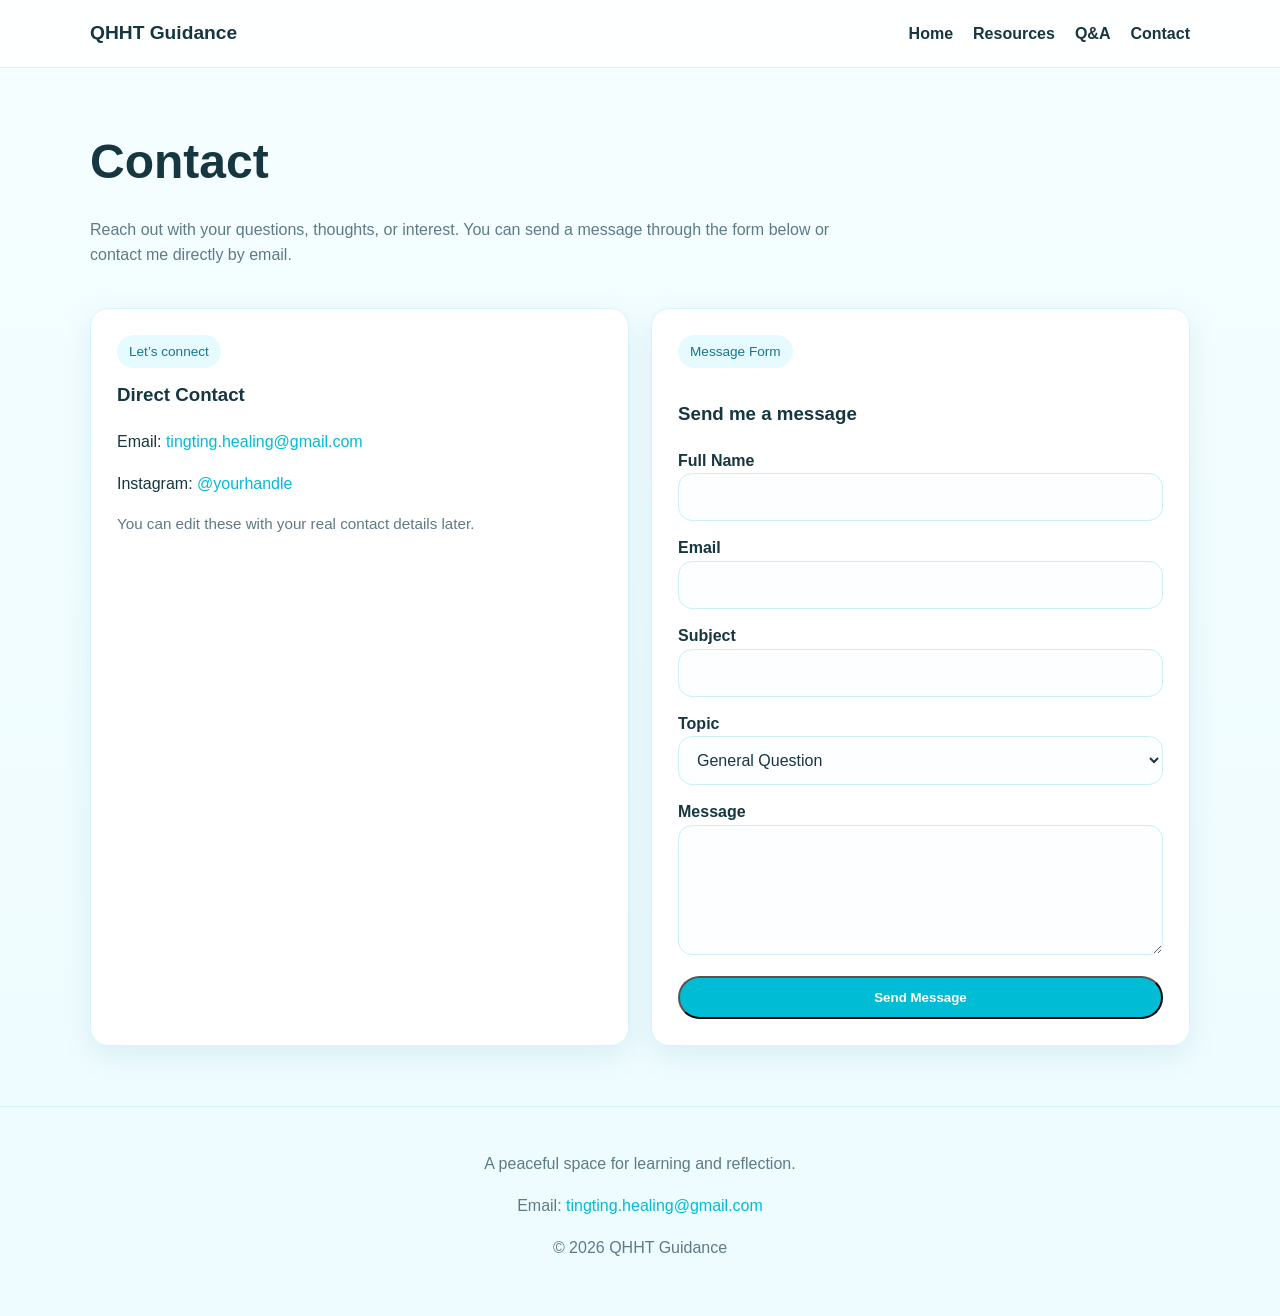
==== contact.html @ 29899431 "structure and style" ====
<!DOCTYPE html>
<html lang="en">

<head>
  <meta charset="UTF-8" />
  <meta name="viewport" content="width=device-width, initial-scale=1.0" />
  <title>QHHT Guidance | Contact</title>
  <link rel="stylesheet" href="style.css" />
</head>

<body>
  <header class="navbar">
    <div class="container nav-inner">
      <a class="brand" href="index.html">QHHT Guidance</a>
      <nav class="nav-links">
        <a href="index.html">Home</a>
        <a href="resources.html">Resources</a>
        <a href="qa.html">Q&A</a>
        <a href="contact.html">Contact</a>
      </nav>
    </div>
  </header>

  <main class="container">
    <section class="page-header">
      <h1>Contact</h1>
      <p>
        Reach out with your questions, thoughts, or interest. You can send a message through the form
        below or contact me directly by email.
      </p>
    </section>

    <section class="grid-2">
      <div class="contact-card">
        <span class="tag">Let’s connect</span>
        <h3>Direct Contact</h3>
        <p>Email: <a href="mailto:tingting.healing@gmail.com">tingting.healing@gmail.com</a></p>
        <p>Instagram: <a href="#">@yourhandle</a></p>
        <p class="note">
          You can edit these with your real contact details later.
        </p>
      </div>

      <div class="form-card">
        <span class="tag">Message Form</span>
        <h3>Send me a message</h3>

        <form action="https://formspree.io/f/YOUR_FORM_ID" method="POST">
          <div>
            <label for="name">Full Name</label>
            <input id="name" name="name" type="text" required />
          </div>

          <div>
            <label for="email">Email</label>
            <input id="email" name="email" type="email" required />
          </div>

          <div>
            <label for="subject">Subject</label>
            <input id="subject" name="subject" type="text" required />
          </div>

          <div>
            <label for="topic">Topic</label>
            <select id="topic" name="topic">
              <option value="general">General Question</option>
              <option value="resources">Resources</option>
              <option value="qhht">QHHT Question</option>
              <option value="personal">Personal Inquiry</option>
            </select>
          </div>

          <div>
            <label for="message">Message</label>
            <textarea id="message" name="message" required></textarea>
          </div>

          <button class="btn btn-primary" type="submit">Send Message</button>
        </form>
      </div>
    </section>
  </main>

  <footer class="footer">
    <div class="container">
      <p id="footerText"></p>
      <p>Email: <a id="footerEmail"></a></p>
      <p id="copyright"></p>
    </div>
  </footer>
  <script src="script.js"></script>
</body>

</html>
---- style.css ----
:root {
  --primary: #00bcd4;
  --primary-light: #7fe7f2;
  --bg: #eefcff;
  --card: #ffffff;
  --text: #163640;
  --muted: #5e7b84;
  --border: #d8f4f8;
  --shadow: 0 10px 30px rgba(0, 120, 140, 0.10);
  --radius: 18px;
  --max-width: 1100px;
}

* {
  box-sizing: border-box;
}

html {
  scroll-behavior: smooth;
}

body {
  margin: 0;
  font-family: Arial, Helvetica, sans-serif;
  background: linear-gradient(to bottom, #f4feff, #eefcff);
  color: var(--text);
  line-height: 1.6;
}

a {
  color: var(--primary);
  text-decoration: none;
}

a:hover {
  opacity: 0.85;
}

.container {
  width: min(92%, var(--max-width));
  margin: 0 auto;
}

.navbar {
  position: sticky;
  top: 0;
  z-index: 20;
  background: rgba(255, 255, 255, 0.88);
  backdrop-filter: blur(10px);
  border-bottom: 1px solid var(--border);
}

.nav-inner {
  display: flex;
  justify-content: space-between;
  align-items: center;
  padding: 18px 0;
}

.brand {
  font-size: 1.2rem;
  font-weight: 700;
  color: var(--text);
}

.nav-links {
  display: flex;
  gap: 20px;
  flex-wrap: wrap;
}

.nav-links a {
  color: var(--text);
  font-weight: 600;
}

.hero {
  padding: 80px 0 60px;
}

.hero-grid {
  display: grid;
  grid-template-columns: 1.2fr 0.8fr;
  gap: 32px;
  align-items: center;
}

.hero-card,
.info-card,
.feature-card,
.resource-card,
.qa-card,
.contact-card,
.form-card {
  background: var(--card);
  border: 1px solid var(--border);
  border-radius: var(--radius);
  box-shadow: var(--shadow);
}

.hero-card {
  padding: 40px;
}

.hero h1 {
  font-size: clamp(2rem, 5vw, 3.5rem);
  line-height: 1.1;
  margin: 0 0 16px;
}

.hero p {
  color: var(--muted);
  font-size: 1.05rem;
  margin-bottom: 24px;
}

.hero-visual {
  min-height: 340px;
  border-radius: 28px;
  background:
    radial-gradient(circle at top left, rgba(127,231,242,0.75), transparent 35%),
    radial-gradient(circle at bottom right, rgba(0,188,212,0.28), transparent 40%),
    linear-gradient(135deg, #ffffff, #dafaff);
  border: 1px solid var(--border);
  box-shadow: var(--shadow);
}

.btn-group {
  display: flex;
  gap: 14px;
  flex-wrap: wrap;
}

.btn {
  display: inline-block;
  padding: 12px 20px;
  border-radius: 999px;
  font-weight: 700;
  transition: transform 0.2s ease, opacity 0.2s ease;
}

.btn:hover {
  transform: translateY(-2px);
}

.btn-primary {
  background: var(--primary);
  color: white;
}

.btn-secondary {
  background: #e8fbfe;
  color: var(--text);
  border: 1px solid var(--border);
}

.section {
  padding: 26px 0 54px;
}

.section-title {
  font-size: 2rem;
  margin-bottom: 10px;
}

.section-subtitle {
  color: var(--muted);
  margin-bottom: 28px;
}

.grid-2,
.grid-3 {
  display: grid;
  gap: 22px;
}

.grid-2 {
  grid-template-columns: repeat(2, 1fr);
}

.grid-3 {
  grid-template-columns: repeat(3, 1fr);
}

.info-card,
.feature-card,
.resource-card,
.qa-card,
.contact-card,
.form-card {
  padding: 26px;
}

.feature-card h3,
.resource-card h3,
.qa-card h3,
.contact-card h3 {
  margin-top: 0;
}

.tag {
  display: inline-block;
  padding: 6px 12px;
  background: #e6fbff;
  color: #187689;
  border-radius: 999px;
  font-size: 0.85rem;
  margin-bottom: 12px;
}

.page-header {
  padding: 56px 0 24px;
}

.page-header h1 {
  margin: 0 0 12px;
  font-size: clamp(2rem, 4.5vw, 3rem);
}

.page-header p {
  color: var(--muted);
  max-width: 760px;
}

form {
  display: flex;
  flex-direction: column;
  gap: 14px;
}

label {
  font-weight: 700;
  margin-bottom: 4px;
}

input,
textarea,
select {
  width: 100%;
  padding: 14px 14px;
  border: 1px solid #cceef4;
  border-radius: 14px;
  font-size: 1rem;
  background: #fcfeff;
  color: var(--text);
}

input:focus,
textarea:focus,
select:focus {
  outline: 2px solid rgba(0, 188, 212, 0.18);
  border-color: var(--primary);
}

textarea {
  resize: vertical;
  min-height: 130px;
}

.search-box {
  margin-bottom: 22px;
}

.footer {
  margin-top: 60px;
  padding: 28px 0 40px;
  border-top: 1px solid var(--border);
  color: var(--muted);
  text-align: center;
}

.note {
  font-size: 0.95rem;
  color: var(--muted);
}

.list-clean {
  padding-left: 18px;
}

.list-clean li {
  margin-bottom: 10px;
}

.highlight {
  color: var(--primary);
  font-weight: 700;
}

@media (max-width: 900px) {
  .hero-grid,
  .grid-2,
  .grid-3 {
    grid-template-columns: 1fr;
  }

  .nav-inner {
    flex-direction: column;
    gap: 12px;
  }

  .hero {
    padding-top: 50px;
  }

  .hero-card {
    padding: 28px;
  }
}
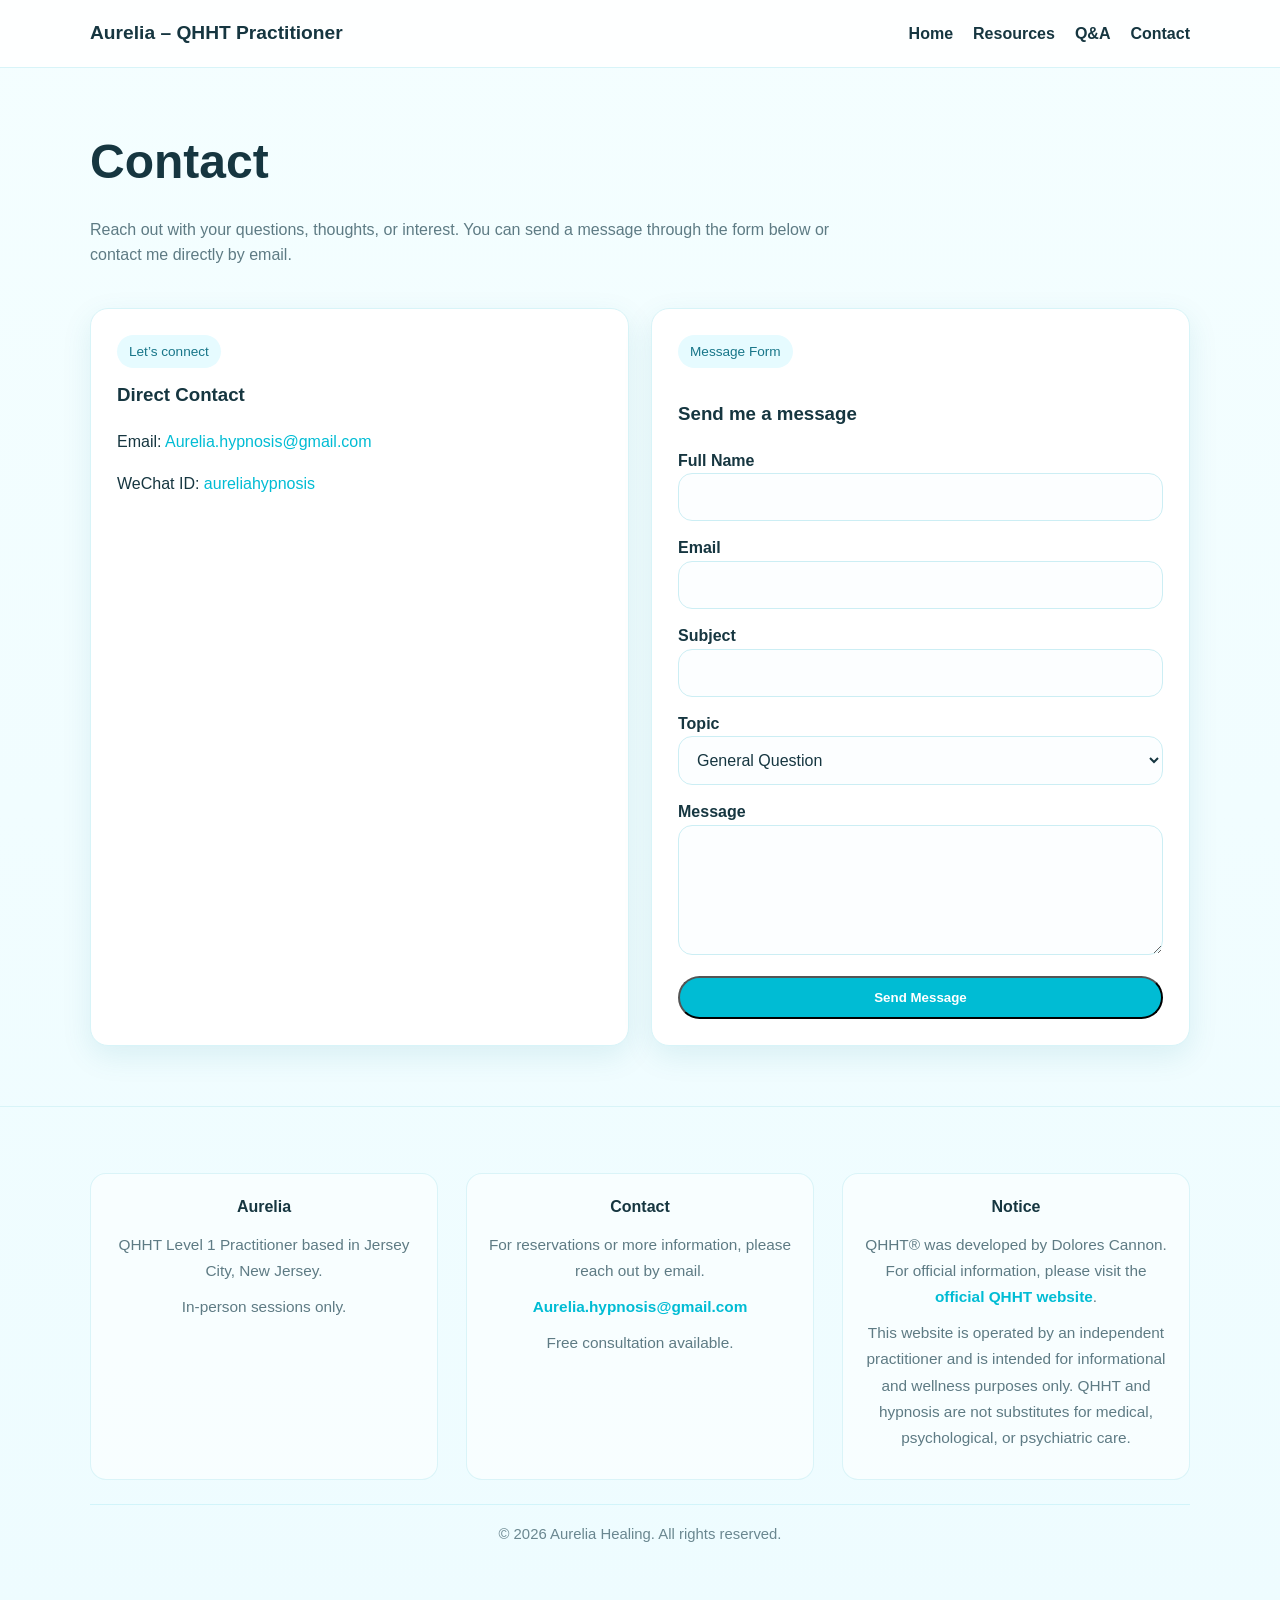
==== commit f048b6dd: "add more content" ====
--- a/contact.html
+++ b/contact.html
@@ -4,14 +4,14 @@
 <head>
   <meta charset="UTF-8" />
   <meta name="viewport" content="width=device-width, initial-scale=1.0" />
-  <title>QHHT Guidance | Contact</title>
+  <title>Aurelia – QHHT Practitioner | Contact</title>
   <link rel="stylesheet" href="style.css" />
 </head>
 
 <body>
   <header class="navbar">
     <div class="container nav-inner">
-      <a class="brand" href="index.html">QHHT Guidance</a>
+      <a class="brand" href="index.html">Aurelia – QHHT Practitioner</a>
       <nav class="nav-links">
         <a href="index.html">Home</a>
         <a href="resources.html">Resources</a>
@@ -34,10 +34,9 @@
       <div class="contact-card">
         <span class="tag">Let’s connect</span>
         <h3>Direct Contact</h3>
-        <p>Email: <a href="mailto:tingting.healing@gmail.com">tingting.healing@gmail.com</a></p>
-        <p>Instagram: <a href="#">@yourhandle</a></p>
+        <p>Email: <a class="contactEmail"></a></p>
+        <p>WeChat ID: <a href="images/wechat.jpg">aureliahypnosis</a></p>
         <p class="note">
-          You can edit these with your real contact details later.
         </p>
       </div>
 
@@ -83,10 +82,45 @@
   </main>
 
   <footer class="footer">
-    <div class="container">
-      <p id="footerText"></p>
-      <p>Email: <a id="footerEmail"></a></p>
-      <p id="copyright"></p>
+    <div class="container footer-grid">
+      <div class="footer-col">
+        <h4>Aurelia</h4>
+        <p>
+          QHHT Level 1 Practitioner based in Jersey City, New Jersey.
+        </p>
+        <p>
+          In-person sessions only.
+        </p>
+      </div>
+
+      <div class="footer-col">
+        <h4>Contact</h4>
+        <p>
+          For reservations or more information, please reach out by email.
+        </p>
+        <p>
+          <a class="contactEmail" href="mailto:your-email@gmail.com">your-email@gmail.com</a>
+        </p>
+        <p>
+          Free consultation available.
+        </p>
+      </div>
+
+      <div class="footer-col">
+        <h4>Notice</h4>
+        <p>
+          QHHT® was developed by Dolores Cannon. For official information, please visit the
+          <a href="https://shop.qhhtofficial.com/pages/about" target="_blank" rel="noopener noreferrer">official QHHT website</a>.
+        </p>
+        <p class="footer-note">
+          This website is operated by an independent practitioner and is intended for informational and wellness purposes only.
+          QHHT and hypnosis are not substitutes for medical, psychological, or psychiatric care.
+        </p>
+      </div>
+    </div>
+
+    <div class="container footer-bottom">
+      <p class="copyright"></p>
     </div>
   </footer>
   <script src="script.js"></script>
--- a/style.css
+++ b/style.css
@@ -306,4 +306,80 @@
   .hero-card {
     padding: 28px;
   }
+}
+
+
+.footer .container {
+  width: min(92%, var(--max-width));
+}
+
+.footer-grid {
+  display: grid;
+  grid-template-columns: repeat(3, 1fr);
+  gap: 28px;
+  padding: 38px 0 24px;
+}
+
+.footer-col {
+  background: rgba(255, 255, 255, 0.55);
+  border: 1px solid rgba(216, 244, 248, 0.95);
+  border-radius: 16px;
+  padding: 20px 20px 18px;
+}
+
+.footer-col h4 {
+  margin: 0 0 12px;
+  font-size: 1rem;
+  color: var(--text);
+}
+
+.footer-col p {
+  margin: 0 0 10px;
+  font-size: 0.96rem;
+  line-height: 1.7;
+  color: var(--muted);
+}
+
+.footer-col a {
+  color: var(--primary);
+  text-decoration: none;
+  font-weight: 600;
+}
+
+.footer-col a:hover {
+  opacity: 0.85;
+  text-decoration: underline;
+}
+
+.footer-note {
+  font-size: 0.92rem;
+  color: var(--muted);
+}
+
+.footer-bottom {
+  padding: 18px 0 28px;
+  border-top: 1px solid rgba(0, 188, 212, 0.12);
+  text-align: center;
+}
+
+.footer-bottom p {
+  margin: 0;
+  font-size: 0.93rem;
+  color: #6a8790;
+}
+
+@media (max-width: 900px) {
+  .footer-grid {
+    grid-template-columns: 1fr;
+    gap: 18px;
+    padding: 30px 0 18px;
+  }
+
+  .footer-col {
+    padding: 18px;
+  }
+
+  .footer-bottom {
+    padding: 16px 0 24px;
+  }
 }
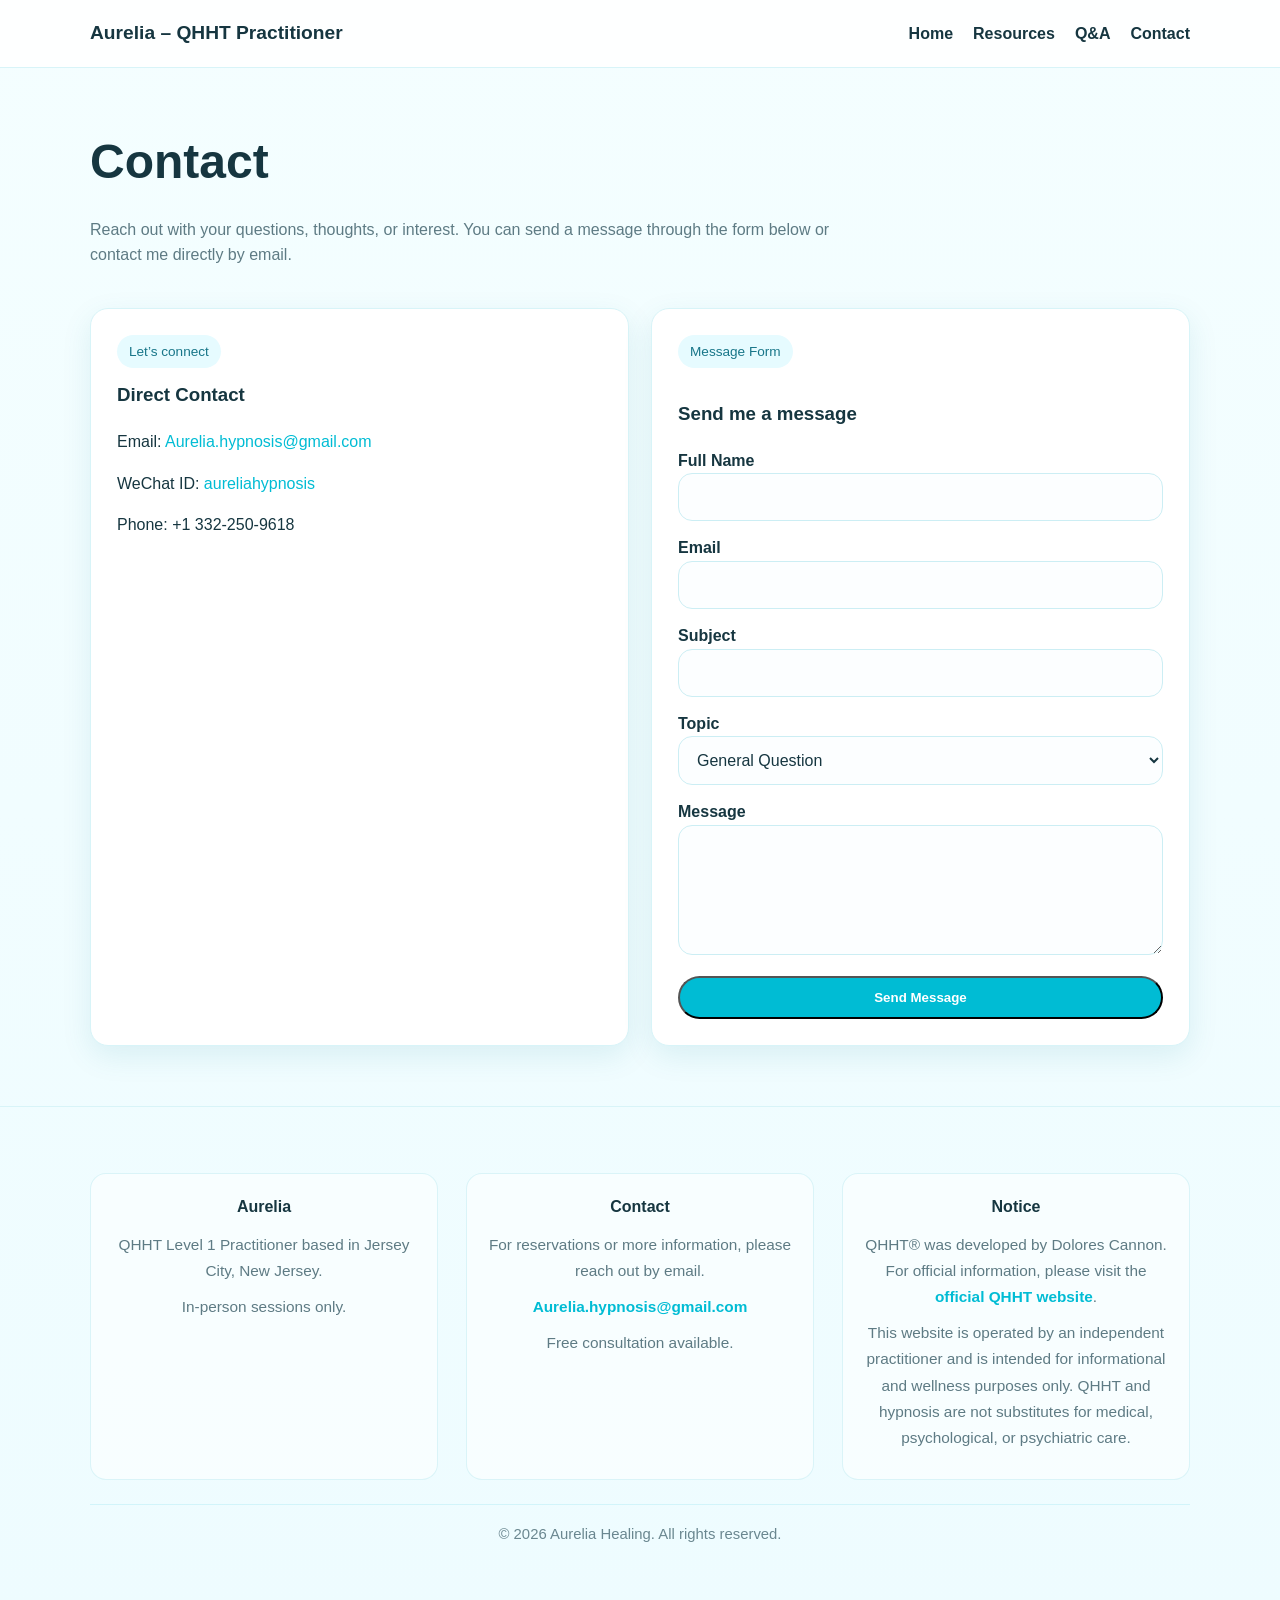
==== commit 2dc50bd6: "add more details" ====
--- a/contact.html
+++ b/contact.html
@@ -36,6 +36,7 @@
         <h3>Direct Contact</h3>
         <p>Email: <a class="contactEmail"></a></p>
         <p>WeChat ID: <a href="images/wechat.jpg">aureliahypnosis</a></p>
+        <p>Phone: +1 332-250-9618</p>
         <p class="note">
         </p>
       </div>
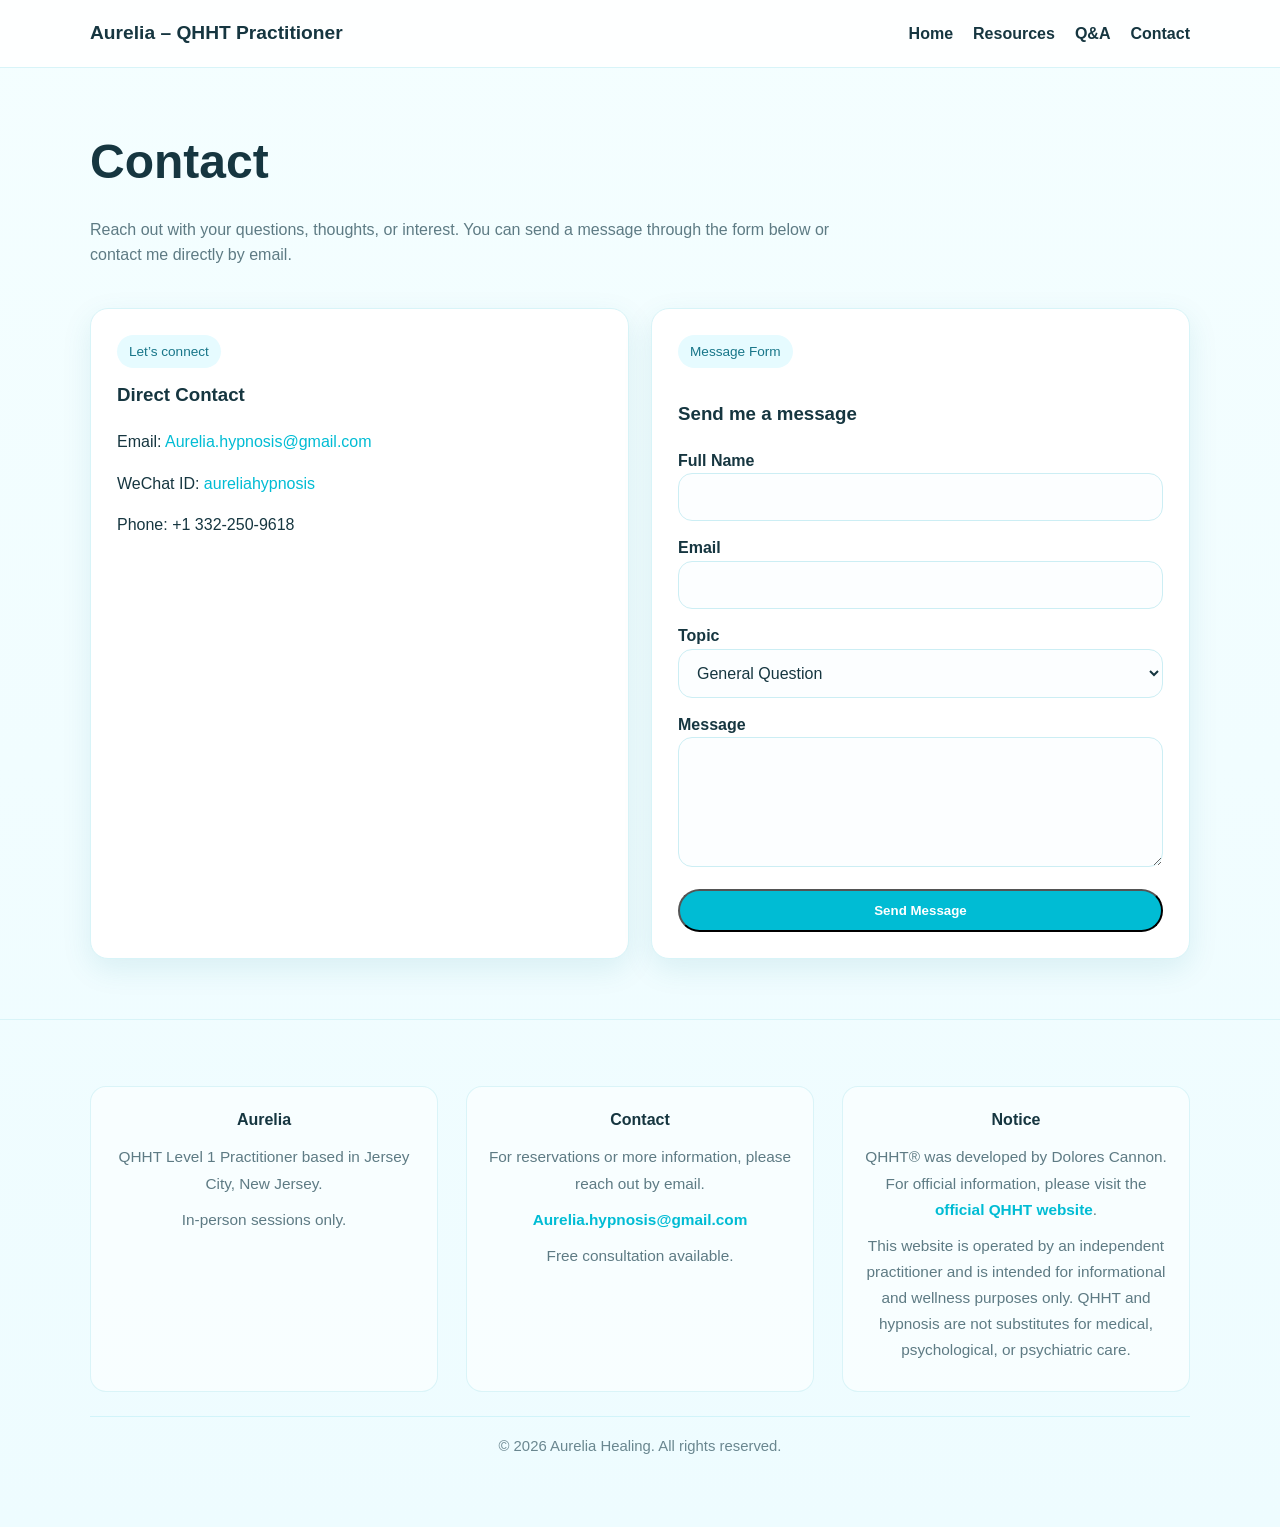
==== commit cb492ac7: "use another submit contact method" ====
--- a/contact.html
+++ b/contact.html
@@ -45,7 +45,11 @@
         <span class="tag">Message Form</span>
         <h3>Send me a message</h3>
 
-        <form action="https://formspree.io/f/YOUR_FORM_ID" method="POST">
+        <form action="https://formsubmit.co/aurelia.hypnosis@gmail.com" method="POST">
+          <input type="hidden" name="_captcha" value="false">
+          <input type="hidden" name="_next" value="https://tingttt.github.io/QHHT/thankyou.html">
+          <input type="hidden" name="_subject" value="New QHHT Inquiry - Aurelia Website">
+
           <div>
             <label for="name">Full Name</label>
             <input id="name" name="name" type="text" required />
@@ -57,17 +61,10 @@
           </div>
 
           <div>
-            <label for="subject">Subject</label>
-            <input id="subject" name="subject" type="text" required />
-          </div>
-
-          <div>
             <label for="topic">Topic</label>
             <select id="topic" name="topic">
               <option value="general">General Question</option>
-              <option value="resources">Resources</option>
-              <option value="qhht">QHHT Question</option>
-              <option value="personal">Personal Inquiry</option>
+              <option value="qhht">Book a Session</option>
             </select>
           </div>
 
@@ -111,10 +108,12 @@
         <h4>Notice</h4>
         <p>
           QHHT® was developed by Dolores Cannon. For official information, please visit the
-          <a href="https://shop.qhhtofficial.com/pages/about" target="_blank" rel="noopener noreferrer">official QHHT website</a>.
+          <a href="https://shop.qhhtofficial.com/pages/about" target="_blank" rel="noopener noreferrer">official QHHT
+            website</a>.
         </p>
         <p class="footer-note">
-          This website is operated by an independent practitioner and is intended for informational and wellness purposes only.
+          This website is operated by an independent practitioner and is intended for informational and wellness
+          purposes only.
           QHHT and hypnosis are not substitutes for medical, psychological, or psychiatric care.
         </p>
       </div>
